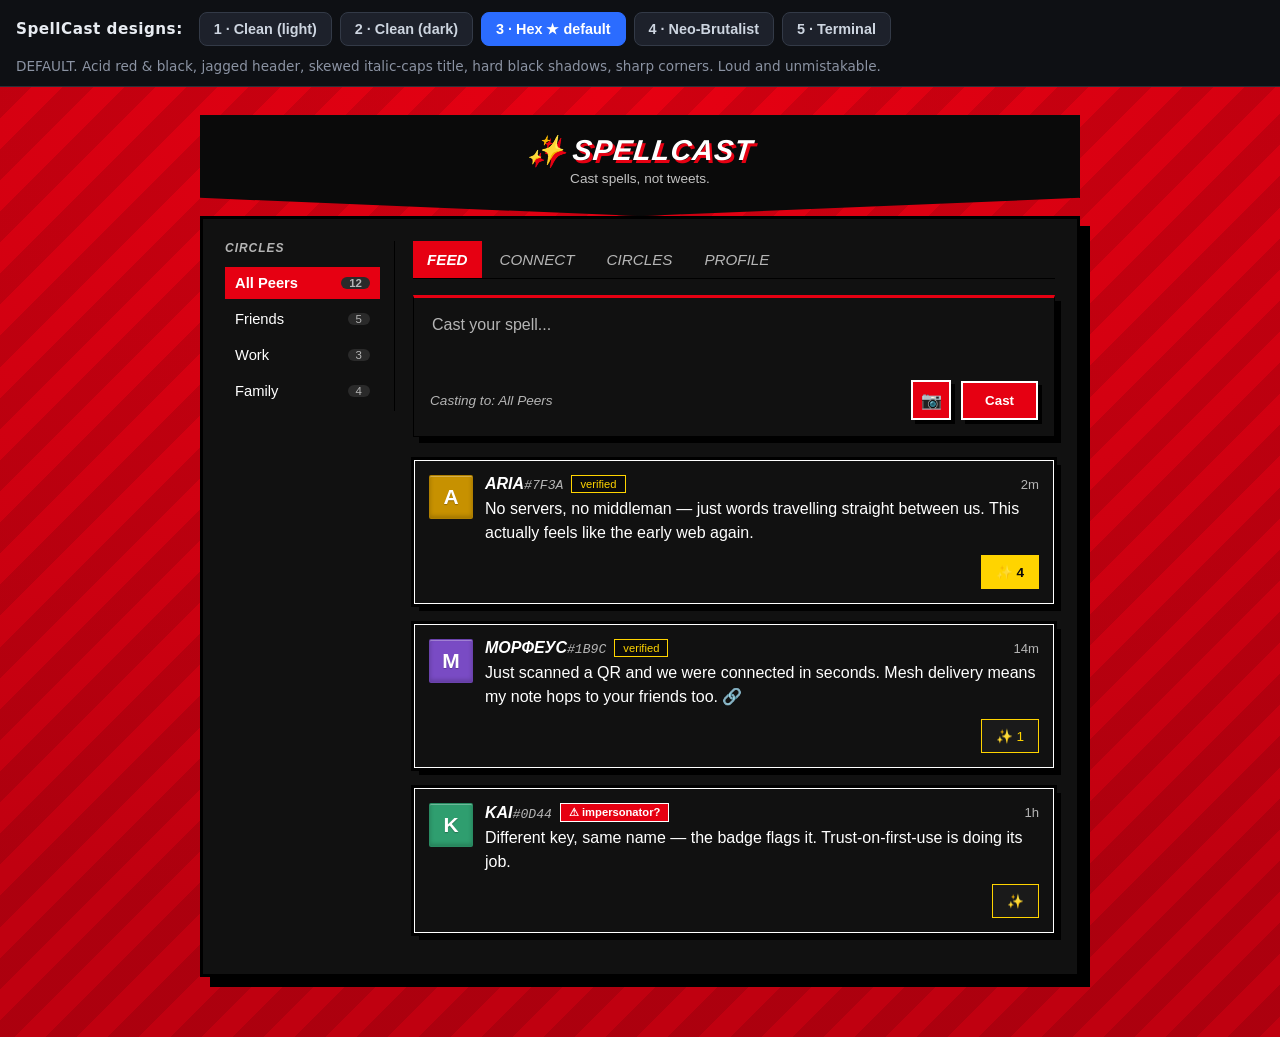
==== docs/design-mockups.html @ 8a329197 "style mocks added" ====
<!DOCTYPE html>
<html lang="en">
<head>
<meta charset="UTF-8">
<meta name="viewport" content="width=device-width, initial-scale=1.0">
<title>SpellCast — Design Mockups</title>
<style>
/* =====================================================================
   SpellCast design preview — mirrors the SHIPPING themes in
   src/styles.css (token values + structural rules kept in sync).
   Themes: Clean (light) · Clean (dark) · Hex (default) · Neo-Brutalist · Terminal.
   Standalone mockup: inline styles/script are fine here.
   ===================================================================== */

* { box-sizing: border-box; }

body {
    margin: 0; padding: 0;
    background: #15171c; color: #e8ecf2;
    font-family: system-ui, -apple-system, 'Segoe UI', sans-serif;
}

/* ---- Switcher bar ---- */
.switcher {
    position: sticky; top: 0; z-index: 50;
    display: flex; flex-wrap: wrap; align-items: center; gap: 8px;
    padding: 12px 16px; background: #0e1014; border-bottom: 1px solid #2a2e38;
}
.switcher strong { margin-right: 8px; font-size: 0.95em; letter-spacing: 0.5px; }
.switcher button {
    background: #1d212b; color: #cdd5e0; border: 1px solid #333a47;
    border-radius: 8px; padding: 8px 14px; font-size: 0.9em; cursor: pointer; font-weight: 600;
}
.switcher button.active { background: #2b6cff; border-color: #2b6cff; color: #fff; }
.switcher .desc { flex: 1 1 100%; color: #8b93a3; font-size: 0.85em; margin-top: 4px; }

/* ---- Stage ---- */
.stage {
    min-height: calc(100vh - 60px);
    padding: 28px 16px 60px;
    background: var(--bg);
    transition: background 0.25s ease;
}

/* =====================================================================
   Shared structure (driven by per-design custom properties)
   ===================================================================== */
.app { max-width: 880px; margin: 0 auto; font-family: var(--font); color: var(--ink); }

.hdr {
    background: var(--hdr-bg, var(--accent));
    border: var(--hdr-border, none);
    border-radius: var(--radius) var(--radius) 0 0;
    padding: 18px 22px; text-align: center; box-shadow: var(--shadow); position: relative;
}
.hdr h1 {
    margin: 0; font-family: var(--font-display); font-size: 1.8em;
    font-weight: var(--title-weight, 700); color: var(--hdr-ink, var(--on-accent));
    letter-spacing: var(--title-spacing, 0.3px);
}
.hdr-sub { margin-top: 4px; color: var(--hdr-ink, var(--on-accent)); opacity: 0.75; font-size: 0.85em; }

.panelwrap {
    background: var(--surface, var(--panel));
    border-radius: 0 0 var(--radius) var(--radius);
    box-shadow: var(--shadow); padding: 22px;
}

.body { display: flex; gap: 18px; align-items: flex-start; }

.sidebar { width: 170px; flex-shrink: 0; border-right: 1px solid var(--border); padding-right: 14px; }
.sidebar h3 {
    margin: 0 0 12px; font-size: 0.75em; text-transform: uppercase;
    letter-spacing: 0.08em; color: var(--muted); font-family: var(--font-display);
}
.circle {
    display: flex; justify-content: space-between; align-items: center;
    padding: 8px 10px; margin-bottom: 4px; border-radius: calc(var(--radius) * 0.5);
    cursor: pointer; font-size: 0.92em;
}
.circle .count { background: var(--chip); color: var(--muted); border-radius: 10px; padding: 0 8px; font-size: 0.78em; }
.circle.active { background: var(--accent-tint); color: var(--accent); font-weight: 700; }

.main { flex: 1; min-width: 0; }

.tabs { display: flex; gap: 4px; margin-bottom: 16px; border-bottom: 1px solid var(--border); }
.tab { padding: 10px 14px; cursor: pointer; color: var(--muted); position: relative; font-size: 0.95em; }
.tab.active { color: var(--accent); font-weight: 700; }
.tab.active::after {
    content: ''; position: absolute; left: 10px; right: 10px; bottom: -1px;
    height: 2px; background: var(--accent); border-radius: 2px;
}

.compose {
    background: var(--panel); border: 1px solid var(--border);
    border-top: 3px solid var(--accent);           /* accent "anchor" edge, all themes */
    border-radius: var(--radius); padding: 16px; margin-bottom: 22px;
    box-shadow: var(--shadow-soft, var(--shadow));
}
.compose textarea {
    width: 100%; border: none; background: transparent; resize: none;
    font-family: inherit; font-size: 1em; color: var(--ink); min-height: 56px; outline: none;
}
.compose textarea::placeholder { color: var(--muted); }
.compose-actions { display: flex; align-items: center; gap: 10px; margin-top: 6px; }
.cast-target { color: var(--muted); font-size: 0.85em; font-style: italic; margin-right: auto; }

/* 📷 image button — present in every design, follows the theme */
.img-btn {
    width: 40px; height: 40px; flex-shrink: 0;
    display: inline-flex; align-items: center; justify-content: center;
    background: var(--btn-bg, var(--accent)); color: var(--on-accent);
    border: var(--btn-border, none); border-radius: var(--btn-radius, 8px);
    box-shadow: var(--btn-shadow, none); cursor: pointer; font-size: 1.05em;
}
.btn {
    background: var(--btn-bg, var(--accent)); color: var(--on-accent);
    border: var(--btn-border, none); border-radius: var(--btn-radius, 8px);
    padding: 10px 22px; font-weight: 700; cursor: pointer;
    box-shadow: var(--btn-shadow, none); font-family: var(--font);
}

.spell {
    display: flex; gap: 12px; align-items: flex-start;
    background: var(--panel); border: 1px solid var(--border);
    border-radius: var(--radius); padding: 14px; margin-bottom: 18px;
    box-shadow: var(--shadow-soft, var(--shadow)); position: relative;
}
/* Letter-tile avatars — beveled & per-identity coloured in every theme (as the app does) */
.tile {
    width: 44px; height: 44px; flex-shrink: 0; border-radius: var(--tile-radius, 8px);
    display: flex; align-items: center; justify-content: center;
    font-family: var(--font-display); font-weight: 800; font-size: 21px; color: #fff;
    background: var(--tile, #888);
    border: var(--tile-border, 1px solid rgba(0,0,0,0.12));
    box-shadow: var(--tile-shadow, inset 0 1px 0 rgba(255,255,255,0.3), inset 0 -2px 4px rgba(0,0,0,0.2));
    text-shadow: var(--tile-text-shadow, 0 1px 1px rgba(0,0,0,0.25));
}
.spell-body { flex: 1; min-width: 0; }
.spell-head { display: flex; align-items: center; gap: 8px; margin-bottom: 4px; flex-wrap: wrap; }
.handle { font-weight: 700; font-family: var(--font-display); }
.fp { color: var(--muted); font-weight: 400; font-size: 0.82em; font-family: var(--font-mono, monospace); }
.time { color: var(--muted); font-size: 0.82em; margin-left: auto; }
.badge { font-size: 0.7em; padding: 2px 8px; border-radius: var(--radius-pill, 999px); white-space: nowrap; }
.badge.ok { background: var(--ok-bg); color: var(--ok); border: 1px solid var(--ok-bd); }
.badge.warn { background: var(--warn-bg); color: var(--warn); border: 1px solid var(--warn-bd); font-weight: 700; }
.spell-text { margin: 4px 0 0; line-height: 1.5; }
.spell-actions { display: flex; gap: 8px; justify-content: flex-end; margin-top: 10px; }
.spark {
    display: inline-flex; align-items: center; min-height: 34px;
    background: var(--spark-bg); color: var(--spark); border: 1px solid var(--spark-bd);
    border-radius: var(--radius-pill, 999px); padding: 6px 14px; font-size: 0.85em; cursor: pointer; font-family: var(--font);
}
.spark.gold { background: var(--gold-bg); color: var(--gold); border-color: var(--gold-bd); font-weight: 700; }

/* =====================================================================
   CLEAN (light) — flat, modern, business
   ===================================================================== */
[data-design="clean"] .stage { --bg: #f6f7f9; }
[data-design="clean"] {
    --font: 'Inter', 'Segoe UI', system-ui, -apple-system, 'Helvetica Neue', Arial, sans-serif;
    --font-display: 'Inter', 'Segoe UI', system-ui, -apple-system, sans-serif;
    --font-mono: 'SFMono-Regular', 'Cascadia Code', Consolas, monospace;
    --panel: #ffffff; --surface: #ffffff; --ink: #16191d; --muted: #687385;
    --accent: #2f6bed; --on-accent: #ffffff;
    --hdr-bg: #ffffff; --hdr-ink: #16191d; --hdr-border: 1px solid #e7e9ee;
    --border: #e7e9ee; --chip: #eef1f5; --accent-tint: #e9f0fe;
    --radius: 12px; --tile-radius: 8px; --radius-pill: 999px;
    --title-weight: 700; --title-spacing: -0.4px;
    --shadow: 0 1px 3px rgba(16,24,40,0.08); --shadow-soft: 0 1px 2px rgba(16,24,40,0.06);
    --spark-bg: #f1f4f8; --spark: #4a5566; --spark-bd: #e1e5ec;
    --gold-bg: #fef3e2; --gold: #b76e00; --gold-bd: #f3d6a6;
    --ok-bg: #e7f6ee; --ok: #0a7d44; --ok-bd: #b9e6cd;
    --warn-bg: #fdeaec; --warn: #c5283d; --warn-bd: #f4c4ca;
    --btn-bg: #2f6bed; --btn-radius: 8px; --btn-shadow: 0 1px 2px rgba(47,107,237,0.25);
}
[data-design="clean"] .spell { box-shadow: var(--shadow-soft); }

/* =====================================================================
   CLEAN (dark) — same language, slate dark
   ===================================================================== */
[data-design="clean-dark"] .stage { --bg: #0f1115; }
[data-design="clean-dark"] {
    --font: 'Inter', 'Segoe UI', system-ui, -apple-system, 'Helvetica Neue', Arial, sans-serif;
    --font-display: 'Inter', 'Segoe UI', system-ui, -apple-system, sans-serif;
    --font-mono: 'SFMono-Regular', 'Cascadia Code', Consolas, monospace;
    --panel: #171a21; --surface: #171a21; --ink: #e7eaf0; --muted: #9aa4b4;
    --accent: #5a96ff; --on-accent: #ffffff;
    --hdr-bg: #171a21; --hdr-ink: #e7eaf0; --hdr-border: 1px solid #262b35;
    --border: #262b35; --chip: #232834; --accent-tint: rgba(90,150,255,0.16);
    --radius: 12px; --tile-radius: 8px; --radius-pill: 999px;
    --title-weight: 700; --title-spacing: -0.4px;
    --shadow: 0 1px 3px rgba(0,0,0,0.50); --shadow-soft: 0 1px 2px rgba(0,0,0,0.40);
    --spark-bg: rgba(170,180,196,0.12); --spark: #aab4c4; --spark-bd: rgba(170,180,196,0.30);
    --gold-bg: rgba(240,178,82,0.18); --gold: #f0b252; --gold-bd: rgba(240,178,82,0.45);
    --ok-bg: rgba(61,220,132,0.16); --ok: #3ddc84; --ok-bd: rgba(61,220,132,0.40);
    --warn-bg: rgba(255,107,107,0.16); --warn: #ff6b6b; --warn-bd: rgba(255,107,107,0.40);
    --btn-bg: #3b7bff; --btn-radius: 8px; --btn-shadow: 0 1px 2px rgba(0,0,0,0.40);
}
[data-design="clean-dark"] .spell { box-shadow: var(--shadow-soft); }

/* =====================================================================
   HEX (default) — acid red / black, skewed title, hard shadows
   ===================================================================== */
[data-design="hex"] .stage {
    --bg: #e60012;
    background-image:
        repeating-linear-gradient(135deg, rgba(0,0,0,0.10) 0 22px, transparent 22px 44px),
        radial-gradient(120% 90% at 50% 0%, #e60012 0%, #c00010 100%);
}
[data-design="hex"] {
    --font: 'Helvetica Neue', Arial, sans-serif;
    --font-display: 'Arial Black', Impact, 'Helvetica Neue', sans-serif;
    --font-mono: 'Courier New', monospace;
    --panel: #111111; --surface: #111111; --ink: #ffffff; --muted: #b5b5b5;
    --accent: #e60012; --on-accent: #ffffff;
    --hdr-bg: #0a0a0a; --hdr-ink: #ffffff; --hdr-border: none;
    --border: #000000; --chip: #2a2a2a; --accent-tint: #e60012;
    --radius: 0px; --tile-radius: 2px; --radius-pill: 0px;
    --shadow: 10px 10px 0 #000; --shadow-soft: 6px 6px 0 #000;
    --spark-bg: #1a1a1a; --spark: #ffd400; --spark-bd: #ffd400;
    --gold-bg: #ffd400; --gold: #0a0a0a; --gold-bd: #ffd400;
    --ok-bg: #0a0a0a; --ok: #ffd400; --ok-bd: #ffd400;
    --warn-bg: #e60012; --warn: #fff; --warn-bd: #fff;
    --btn-bg: #e60012; --btn-radius: 0; --btn-border: 2px solid #fff; --btn-shadow: 4px 4px 0 #000;
}
[data-design="hex"] .panelwrap { border: 3px solid #000; }
[data-design="hex"] .hdr {
    clip-path: polygon(0 0, 100% 0, 100% 82%, 50% 100%, 0 82%);
    padding-bottom: 30px;
}
[data-design="hex"] .hdr h1 {
    font-style: italic; text-transform: uppercase; letter-spacing: 1px;
    transform: skewX(-6deg); text-shadow: 3px 3px 0 #e60012;
}
[data-design="hex"] .handle,
[data-design="hex"] .tab,
[data-design="hex"] .sidebar h3 { text-transform: uppercase; font-style: italic; }
[data-design="hex"] .tab.active { background: #e60012; color: #fff; }
[data-design="hex"] .tab.active::after { display: none; }
[data-design="hex"] .circle.active { color: #fff; }            /* accent-tint == accent (red) */
[data-design="hex"] .spell { border: 2px solid #fff; outline: 3px solid #000; outline-offset: -1px; }

/* =====================================================================
   NEO-BRUTALIST — flat colour, thick borders, hard offset shadows
   ===================================================================== */
[data-design="brutalist"] .stage { --bg: #f5f1e6; }
[data-design="brutalist"] {
    --font: 'Helvetica Neue', Arial, sans-serif;
    --font-display: 'Helvetica Neue', 'Arial Black', sans-serif;
    --font-mono: 'Courier New', monospace;
    --panel: #ffffff; --surface: #fffdf5; --ink: #141414; --muted: #5a5a5a;
    --accent: #ff5a36; --on-accent: #fff;
    --hdr-bg: #ffd23f; --hdr-ink: #141414; --hdr-border: 3px solid #141414;
    --border: #141414; --chip: #ffe08a; --accent-tint: #ffd23f;
    --radius: 6px; --tile-radius: 6px; --radius-pill: 6px;
    --title-weight: 900; --title-spacing: -0.5px;
    --shadow: 7px 7px 0 #141414; --shadow-soft: 4px 4px 0 #141414;
    --tile-shadow: 2px 2px 0 #141414;
    --spark-bg: #c4f0ff; --spark: #0a6e8f; --spark-bd: #141414;
    --gold-bg: #ffd23f; --gold: #141414; --gold-bd: #141414;
    --ok-bg: #b8f5c9; --ok: #146c33; --ok-bd: #141414;
    --warn-bg: #ffc2cf; --warn: #b00030; --warn-bd: #141414;
    --btn-bg: #ff5a36; --btn-radius: 6px; --btn-border: 2px solid #141414; --btn-shadow: 4px 4px 0 #141414;
}
[data-design="brutalist"] .panelwrap { border: 3px solid #141414; border-top: none; }
[data-design="brutalist"] .spell, [data-design="brutalist"] .compose { border-width: 2px; }
[data-design="brutalist"] .sidebar h3, [data-design="brutalist"] .tab { text-transform: uppercase; letter-spacing: 0.04em; }

/* =====================================================================
   TERMINAL — neon green on black, mono, scanlines, prompts
   ===================================================================== */
[data-design="terminal"] .stage {
    --bg: #070a07;
    background-image:
        repeating-linear-gradient(rgba(0,255,156,0.05) 0 1px, transparent 1px 3px),
        radial-gradient(120% 90% at 50% 0%, #070a07 0%, #050705 100%);
}
[data-design="terminal"] {
    --font: 'Cascadia Code', 'SF Mono', Consolas, 'Courier New', monospace;
    --font-display: 'Cascadia Code', Consolas, monospace;
    --font-mono: 'Cascadia Code', Consolas, monospace;
    --panel: #0c120c; --surface: #0a0f0a; --ink: #9dffce; --muted: #4f8f6c;
    --accent: #00ff9c; --on-accent: #04140c;
    --hdr-bg: #0a0f0a; --hdr-ink: #00ff9c; --hdr-border: 1px solid #1c3a2a;
    --border: #1c3a2a; --chip: #11241a; --accent-tint: rgba(0,255,156,0.12);
    --radius: 4px; --tile-radius: 4px; --radius-pill: 4px;
    --shadow: 0 0 24px rgba(0,255,156,0.10); --shadow-soft: 0 0 0 1px #1c3a2a;
    --tile-text-shadow: 0 0 8px rgba(0,255,156,0.7);
    --spark-bg: rgba(56,232,255,0.12); --spark: #38e8ff; --spark-bd: rgba(56,232,255,0.4);
    --gold-bg: rgba(0,255,156,0.16); --gold: #00ff9c; --gold-bd: rgba(0,255,156,0.5);
    --ok-bg: rgba(0,255,156,0.14); --ok: #00ff9c; --ok-bd: rgba(0,255,156,0.4);
    --warn-bg: rgba(255,107,107,0.16); --warn: #ff6b6b; --warn-bd: rgba(255,107,107,0.5);
    --btn-bg: #00ff9c; --btn-radius: 4px; --btn-shadow: 0 0 14px rgba(0,255,156,0.4);
}
[data-design="terminal"] .hdr h1 { text-shadow: 0 0 12px rgba(0,255,156,0.6); }
[data-design="terminal"] .handle::before { content: '@'; color: var(--muted); }
[data-design="terminal"] .spell-text::before { content: '> '; color: var(--muted); }
</style>
</head>
<body data-design="hex">

<div class="switcher">
    <strong>SpellCast designs:</strong>
    <button data-d="clean">1 · Clean (light)</button>
    <button data-d="clean-dark">2 · Clean (dark)</button>
    <button data-d="hex" class="active">3 · Hex ★ default</button>
    <button data-d="brutalist">4 · Neo-Brutalist</button>
    <button data-d="terminal">5 · Terminal</button>
    <span class="desc" id="desc"></span>
</div>

<div class="stage">
    <div class="app">
        <header class="hdr">
            <h1>✨ SpellCast</h1>
            <div class="hdr-sub">Cast spells, not tweets.</div>
        </header>

        <div class="panelwrap">
            <div class="body">
                <aside class="sidebar">
                    <h3>Circles</h3>
                    <div class="circle active">All Peers <span class="count">12</span></div>
                    <div class="circle">Friends <span class="count">5</span></div>
                    <div class="circle">Work <span class="count">3</span></div>
                    <div class="circle">Family <span class="count">4</span></div>
                </aside>

                <main class="main">
                    <nav class="tabs">
                        <span class="tab active">Feed</span>
                        <span class="tab">Connect</span>
                        <span class="tab">Circles</span>
                        <span class="tab">Profile</span>
                    </nav>

                    <div class="compose">
                        <textarea placeholder="Cast your spell..."></textarea>
                        <div class="compose-actions">
                            <span class="cast-target">Casting to: All Peers</span>
                            <button class="img-btn" title="Add image">📷</button>
                            <button class="btn">Cast</button>
                        </div>
                    </div>

                    <article class="spell">
                        <div class="tile" style="--tile:#c79100">A</div>
                        <div class="spell-body">
                            <div class="spell-head">
                                <span class="handle">Aria<span class="fp">#7f3a</span></span>
                                <span class="badge ok">verified</span>
                                <span class="time">2m</span>
                            </div>
                            <p class="spell-text">No servers, no middleman — just words travelling straight between us. This actually feels like the early web again.</p>
                            <div class="spell-actions"><button class="spark gold">✨ 4</button></div>
                        </div>
                    </article>

                    <article class="spell">
                        <div class="tile" style="--tile:#794bc4">M</div>
                        <div class="spell-body">
                            <div class="spell-head">
                                <span class="handle">Морфеус<span class="fp">#1b9c</span></span>
                                <span class="badge ok">verified</span>
                                <span class="time">14m</span>
                            </div>
                            <p class="spell-text">Just scanned a QR and we were connected in seconds. Mesh delivery means my note hops to your friends too. 🔗</p>
                            <div class="spell-actions"><button class="spark">✨ 1</button></div>
                        </div>
                    </article>

                    <article class="spell">
                        <div class="tile" style="--tile:#2f9e6f">K</div>
                        <div class="spell-body">
                            <div class="spell-head">
                                <span class="handle">kai<span class="fp">#0d44</span></span>
                                <span class="badge warn">⚠ impersonator?</span>
                                <span class="time">1h</span>
                            </div>
                            <p class="spell-text">Different key, same name — the badge flags it. Trust-on-first-use is doing its job.</p>
                            <div class="spell-actions"><button class="spark">✨</button></div>
                        </div>
                    </article>
                </main>
            </div>
        </div>
    </div>
</div>

<script>
const DESCS = {
    clean:        "Flat, modern, business-like. Neutral greys + a confident blue, Inter sans-serif, hairline borders, almost no shadow. Calm SaaS clarity.",
    "clean-dark": "Clean, but dark — slate surfaces, brighter blue accent. The night version of the business look.",
    hex:          "DEFAULT. Acid red & black, jagged header, skewed italic-caps title, hard black shadows, sharp corners. Loud and unmistakable.",
    brutalist:    "Flat colour, thick black outlines, hard offset shadows, no blur. Trendy, playful, confidently “not AI-generated.”",
    terminal:     "Neon green on black, monospaced, scanlines, @handles and > prompts. Hacker / decentralized-ethos look for a serverless P2P app."
};
const desc = document.getElementById('desc');
function setDesign(d) {
    document.body.dataset.design = d;
    desc.textContent = DESCS[d];
    document.querySelectorAll('.switcher button').forEach(b => b.classList.toggle('active', b.dataset.d === d));
}
document.querySelectorAll('.switcher button').forEach(b => b.addEventListener('click', () => setDesign(b.dataset.d)));
setDesign('hex');
</script>
</body>
</html>
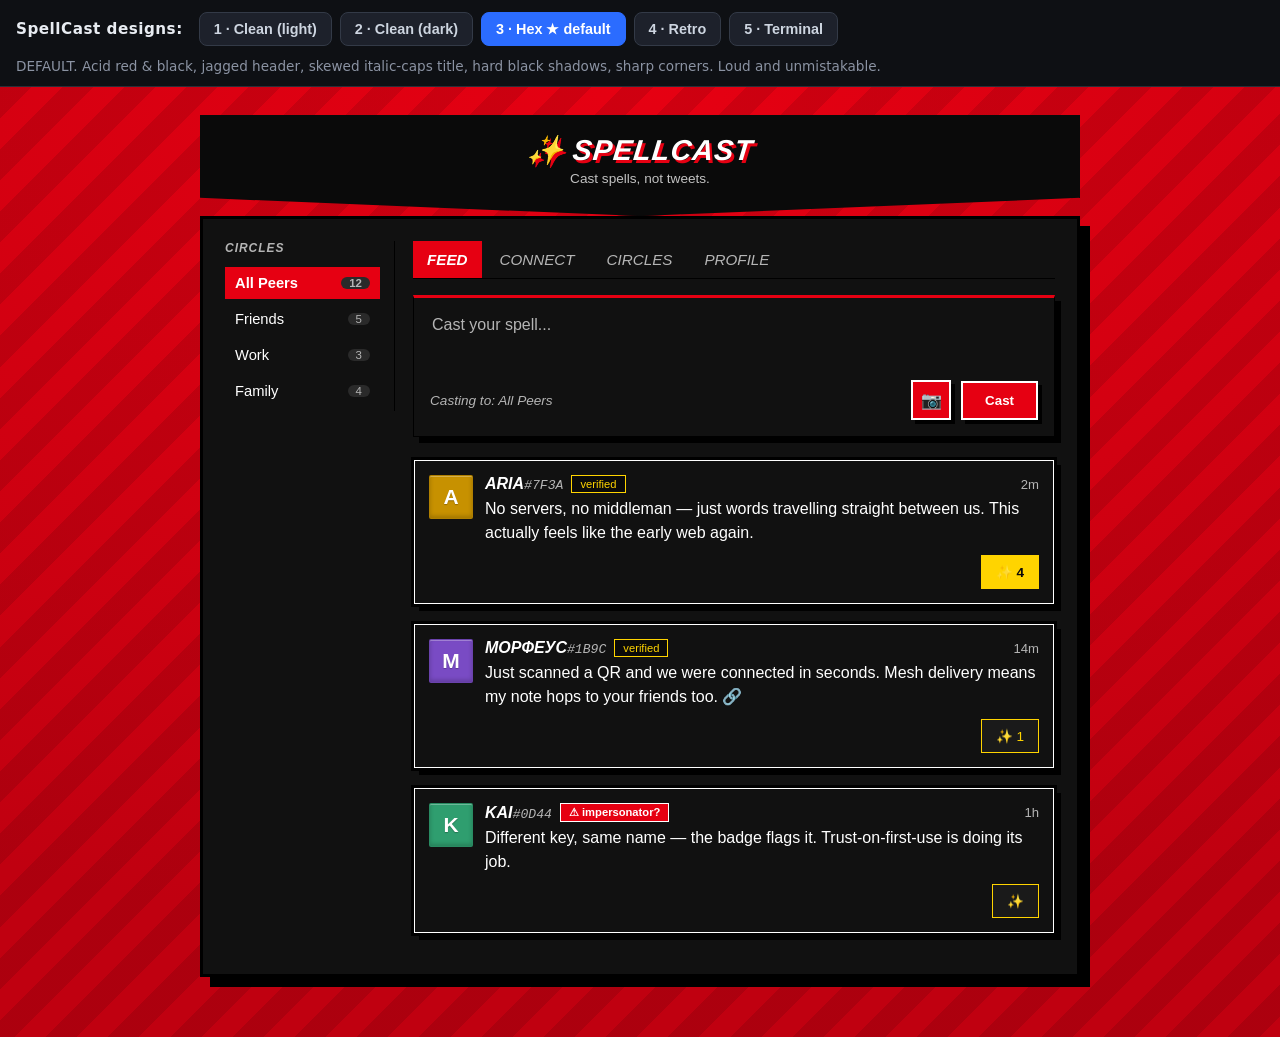
==== commit 9f425355: "cleanups & renames + todo added" ====
--- a/docs/design-mockups.html
+++ b/docs/design-mockups.html
@@ -8,7 +8,7 @@
 /* =====================================================================
    SpellCast design preview — mirrors the SHIPPING themes in
    src/styles.css (token values + structural rules kept in sync).
-   Themes: Clean (light) · Clean (dark) · Hex (default) · Neo-Brutalist · Terminal.
+   Themes: Clean (light) · Clean (dark) · Hex (default) · Retro · Terminal.
    Standalone mockup: inline styles/script are fine here.
    ===================================================================== */
 
@@ -242,7 +242,7 @@
 [data-design="hex"] .spell { border: 2px solid #fff; outline: 3px solid #000; outline-offset: -1px; }
 
 /* =====================================================================
-   NEO-BRUTALIST — flat colour, thick borders, hard offset shadows
+   Retro — flat colour, thick borders, hard offset shadows
    ===================================================================== */
 [data-design="brutalist"] .stage { --bg: #f5f1e6; }
 [data-design="brutalist"] {
@@ -305,7 +305,7 @@
     <button data-d="clean">1 · Clean (light)</button>
     <button data-d="clean-dark">2 · Clean (dark)</button>
     <button data-d="hex" class="active">3 · Hex ★ default</button>
-    <button data-d="brutalist">4 · Neo-Brutalist</button>
+    <button data-d="brutalist">4 · Retro</button>
     <button data-d="terminal">5 · Terminal</button>
     <span class="desc" id="desc"></span>
 </div>
